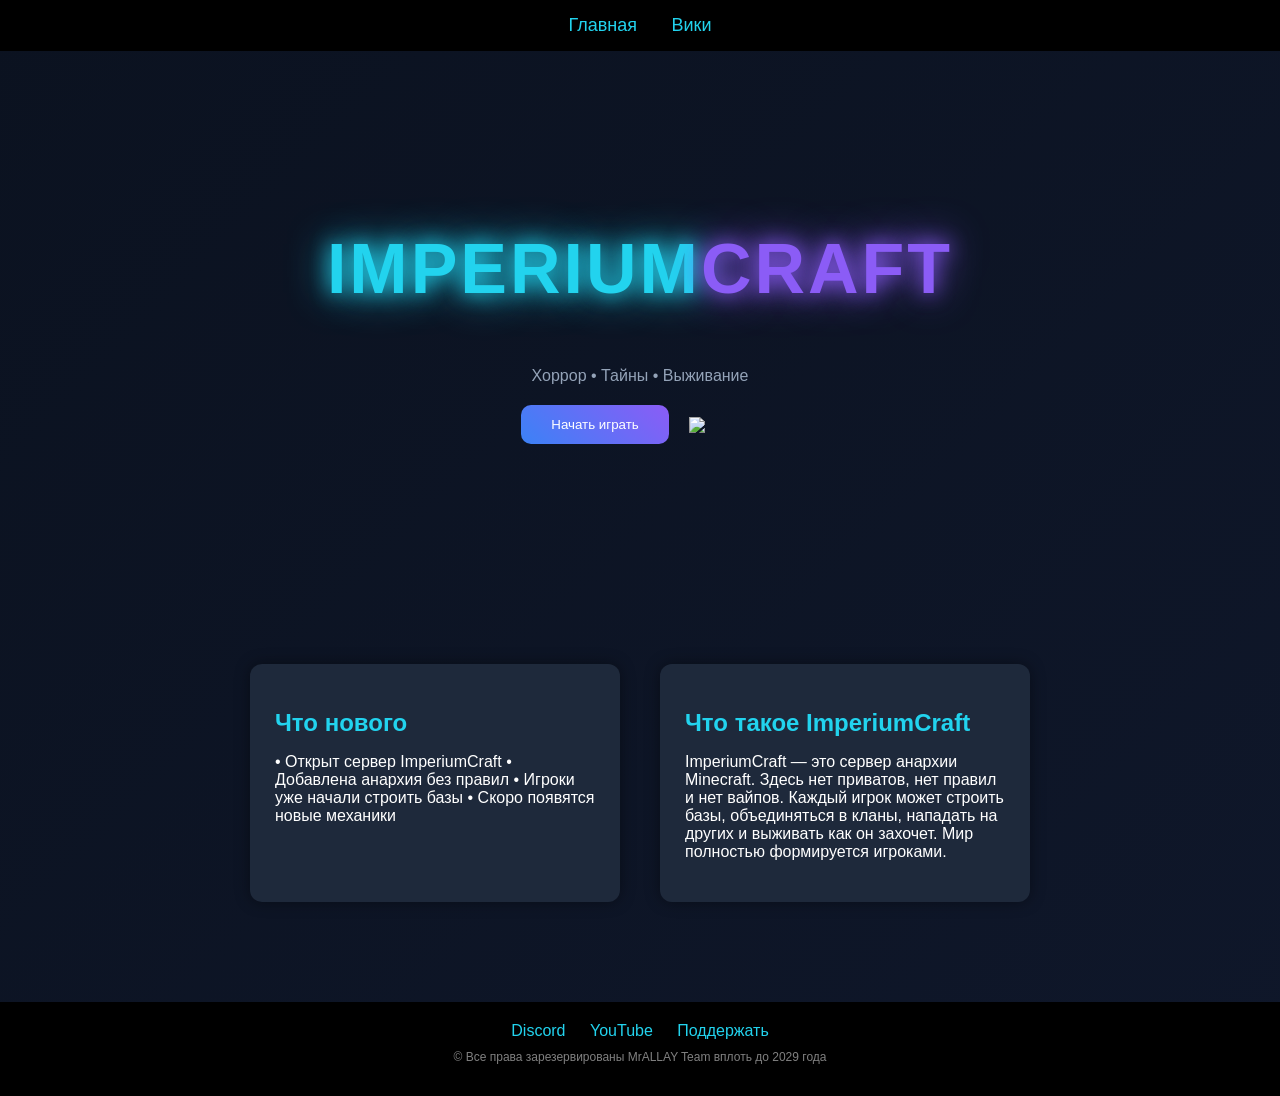
==== index.html @ 42fb2291 "Update index.html Новиночки" ====
<!DOCTYPE html>
<html lang="ru">
<head>
<meta charset="UTF-8">
<title>IMPERIUMCRAFT</title>
<link rel="stylesheet" href="style.css">
</head>

<body>

<nav>
<a href="index.html">Главная</a>
<a href="wiki.html">Вики</a>
</nav>

<section class="hero">

<h1 class="logo">IMPERIUM<span>CRAFT</span></h1>

<p class="subtitle">Хоррор • Тайны • Выживание</p>

<div class="play-section">

<button onclick="copyIP()">Начать играть</button>

<img src="sound.png" class="sound-icon" onclick="playSound()">

</div>

</section>


<section class="tabs">

<div class="tab">

<h2>Что нового</h2>

<p>
• Открыт сервер ImperiumCraft  
• Добавлена анархия без правил  
• Игроки уже начали строить базы  
• Скоро появятся новые механики
</p>

</div>


<div class="tab">

<h2>Что такое ImperiumCraft</h2>

<p>
ImperiumCraft — это сервер анархии Minecraft.

Здесь нет приватов, нет правил и нет вайпов.
Каждый игрок может строить базы, объединяться
в кланы, нападать на других и выживать как
он захочет.

Мир полностью формируется игроками.
</p>

</div>

</section>


<footer>

<div class="footer-links">
<a href="https://discord.gg/9DjzBM9yAt">Discord</a>
<a href="https://youtube.com/@mrallay2304">YouTube</a>
<a href="https://dalink.to/leon2304">Поддержать</a>
</div>

<p class="copyright">
© Все права зарезервированы MrALLAY Team вплоть до 2029 года
</p>

</footer>


<audio id="sound" src="click.ogg"></audio>

<script>

function copyIP(){
navigator.clipboard.writeText("m6.joinserver.xyz:25922");
alert("IP скопирован!");
}

function playSound(){
document.getElementById("sound").play();
}

</script>

</body>
</html>
---- style.css ----
body {
margin: 0;
font-family: Arial;
background: linear-gradient(135deg, #0b1220, #0f172a);
color: white;
}

/* НАВБАР */
nav {
background: black;
padding: 15px;
text-align: center;
}

nav a {
color: #22d3ee;
margin: 0 15px;
text-decoration: none;
font-size: 18px;
}

/* HERO */
.hero {
text-align: center;
padding: 120px 20px;
}

/* ЛОГО */
.logo {
font-size: 70px;
letter-spacing: 3px;
color: #22d3ee;
text-shadow: 0 0 20px #22d3ee, 0 0 40px #22d3ee;
animation: iceGlow 2s infinite alternate;
}

.logo span {
color: #8b5cf6;
text-shadow: 0 0 20px #8b5cf6, 0 0 40px #8b5cf6;
}

/* АНИМАЦИЯ "ЭЛЕКТРИЧЕСТВА" */
@keyframes iceGlow {
0% {
text-shadow: 0 0 10px #22d3ee;
}
100% {
text-shadow: 0 0 40px #8b5cf6;
}
}

/* ПОДЗАГОЛОВОК */
.subtitle {
color: #94a3b8;
margin-bottom: 20px;
}

/* КНОПКА */
button {
padding: 12px 30px;
background: linear-gradient(45deg, #3b82f6, #8b5cf6);
border: none;
color: white;
border-radius: 10px;
cursor: pointer;
transition: 0.3s;
}

button:hover {
transform: scale(1.1);
box-shadow: 0 0 20px #8b5cf6;
}

/* ВИКИ */
.wiki-title {
text-align: center;
margin-top: 40px;
}

.card {
background: #1e293b;
padding: 20px;
margin: 20px auto;
width: 300px;
border-radius: 12px;
}

/* ФУТЕР */
footer {
background: black;
padding: 20px;
text-align: center;
margin-top: 80px;
}

.footer-links a {
color: #22d3ee;
margin: 0 10px;
text-decoration: none;
}

.copyright {
font-size: 12px;
color: gray;
margin-top: 10px;
}

/* БЛОК КНОПКИ И PNG */
.play-section{
display:flex;
justify-content:center;
align-items:center;
gap:20px;
margin-top:20px;
}

/* PNG КНОПКА */
.sound-icon{
width:70px;
cursor:pointer;
transition:0.3s;
}

.sound-icon:hover{
transform:scale(1.15);
filter:drop-shadow(0 0 10px #22d3ee);
}

/* ВКЛАДКИ */
.tabs{
display:flex;
justify-content:center;
gap:40px;
flex-wrap:wrap;
margin-top:80px;
padding:20px;
}

/* КАРТОЧКИ */
.tab{
background:#1e293b;
padding:25px;
border-radius:12px;
width:320px;
box-shadow:0 0 15px rgba(0,0,0,0.4);
transition:0.3s;
}

.tab:hover{
transform:translateY(-5px);
box-shadow:0 0 20px #8b5cf6;
}

.tab h2{
color:#22d3ee;
margin-bottom:10px;
}
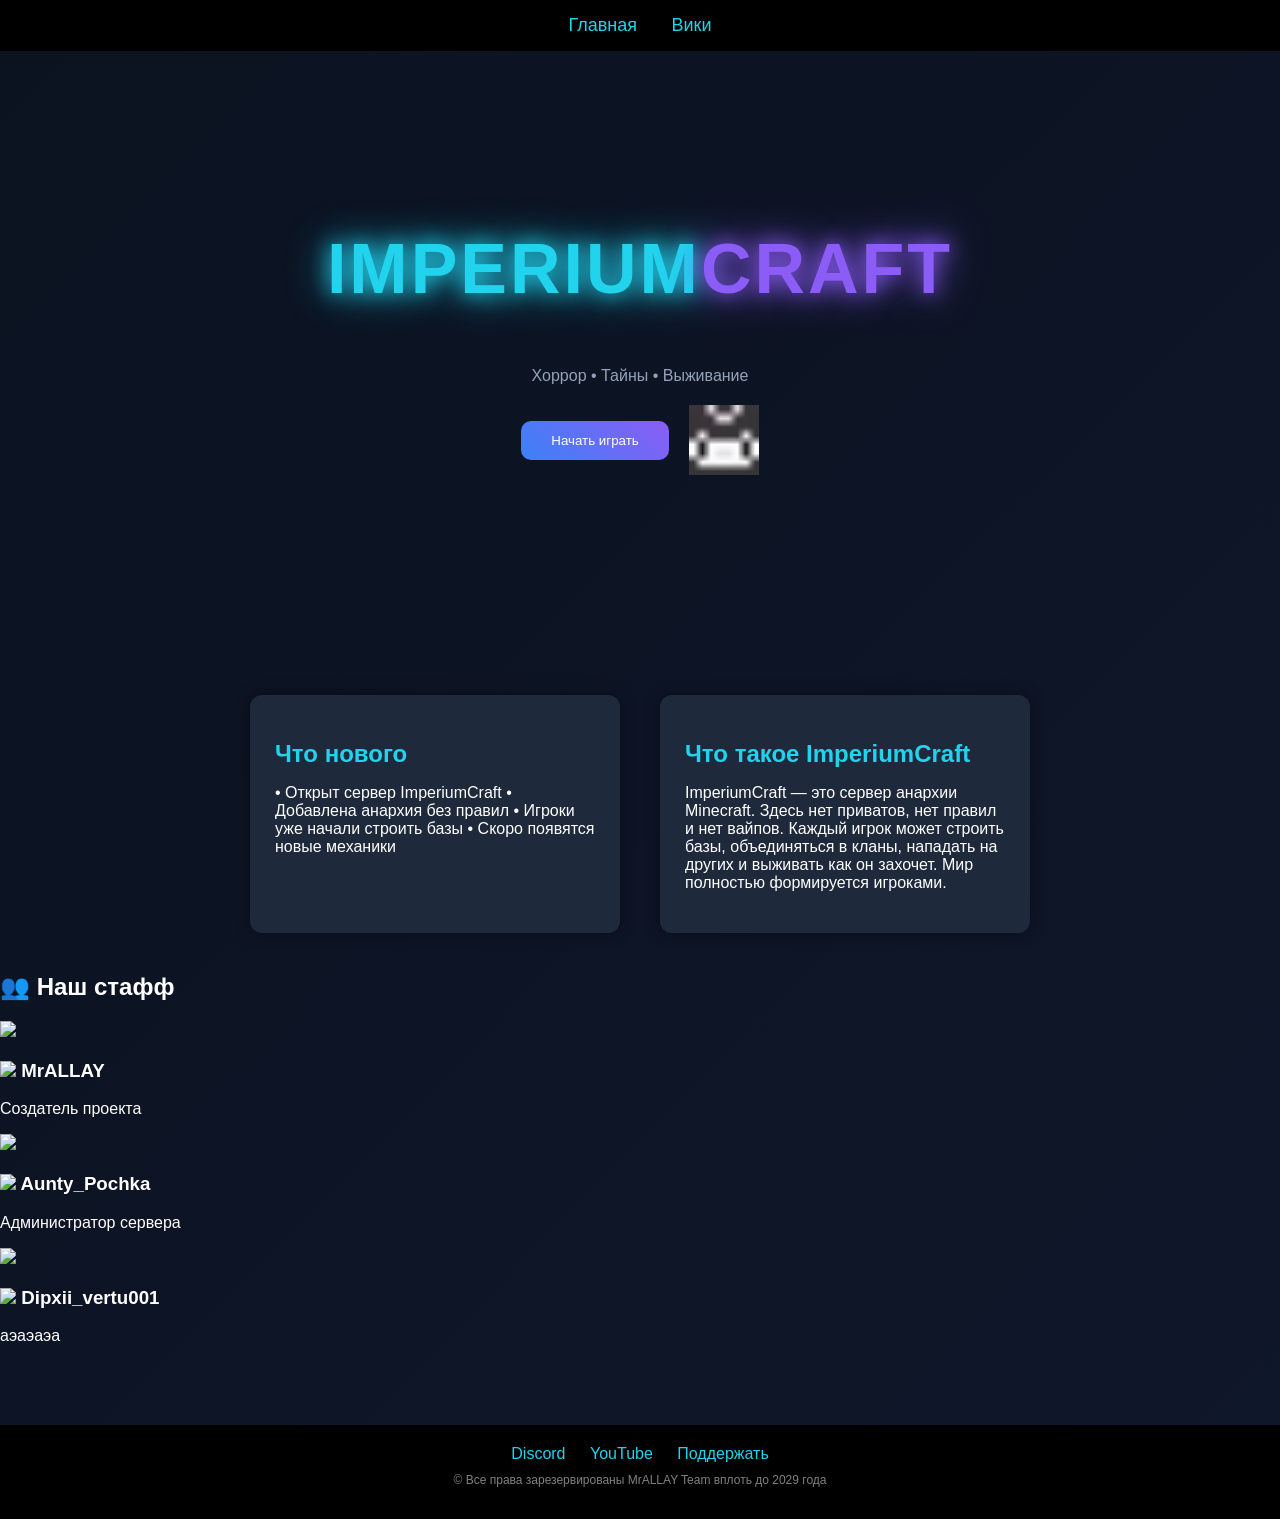
==== commit e7113fb7: "Update index.html новиночки" ====
--- a/index.html
+++ b/index.html
@@ -33,31 +33,28 @@
 <section class="tabs">
 
 <div class="tab">
-
 <h2>Что нового</h2>
-
 <p>
 • Открыт сервер ImperiumCraft  
 • Добавлена анархия без правил  
 • Игроки уже начали строить базы  
 • Скоро появятся новые механики
 </p>
-
 </div>
 
 
-<div class="tab">
+<div class="tab big-tab">
+
+<div class="tab-bg"></div>
 
 <h2>Что такое ImperiumCraft</h2>
 
 <p>
 ImperiumCraft — это сервер анархии Minecraft.
-
 Здесь нет приватов, нет правил и нет вайпов.
 Каждый игрок может строить базы, объединяться
 в кланы, нападать на других и выживать как
 он захочет.
-
 Мир полностью формируется игроками.
 </p>
 
@@ -66,12 +63,53 @@
 </section>
 
 
+<!-- СТАФФ -->
+<section class="staff">
+
+<h2>👥 Наш стафф</h2>
+
+<div class="staff-card">
+<img src="user1.png">
+<div>
+<h3>
+<img src="btn1.png" class="mini-btn" onclick="playStaffSound('s1')">
+MrALLAY
+</h3>
+<p>Создатель проекта</p>
+</div>
+</div>
+
+<div class="staff-card">
+<img src="user2.png">
+<div>
+<h3>
+<img src="btn2.png" class="mini-btn" onclick="playStaffSound('s2')">
+Aunty_Pochka
+</h3>
+<p>Администратор сервера</p>
+</div>
+</div>
+
+<div class="staff-card">
+<img src="user3.png">
+<div>
+<h3>
+<img src="btn3.png" class="mini-btn" onclick="playStaffSound('s3')">
+Dipxii_vertu001
+</h3>
+<p>аэаэаэа</p>
+</div>
+</div>
+
+</section>
+
+
 <footer>
 
 <div class="footer-links">
-<a href="https://discord.gg/9DjzBM9yAt">Discord</a>
-<a href="https://youtube.com/@mrallay2304">YouTube</a>
-<a href="https://dalink.to/leon2304">Поддержать</a>
+<a href="https://discord.gg/9DjzBM9yAt" target="_blank">Discord</a>
+<a href="https://youtube.com/@mrallay2304" target="_blank">YouTube</a>
+<a href="https://dalink.to/leon2304" target="_blank">Поддержать</a>
 </div>
 
 <p class="copyright">
@@ -81,7 +119,15 @@
 </footer>
 
 
+<!-- АУДИО -->
 <audio id="sound" src="click.ogg"></audio>
+<audio id="s1" src="s1.ogg"></audio>
+<audio id="s2" src="s2.ogg"></audio>
+<audio id="s3" src="s3.ogg"></audio>
+
+<!-- МОЛНИЯ -->
+<div id="lightning"></div>
+
 
 <script>
 
@@ -94,6 +140,28 @@
 document.getElementById("sound").play();
 }
 
+function playStaffSound(id){
+document.getElementById(id).play();
+}
+
+// ⚡ МОЛНИЯ
+function lightningStrike(){
+const el = document.getElementById("lightning");
+el.classList.add("lightning-active");
+
+setTimeout(()=>{
+el.classList.remove("lightning-active");
+},400);
+}
+
+setInterval(lightningStrike, 300000);
+
+setInterval(()=>{
+if(Math.random() < 0.2){
+lightningStrike();
+}
+}, 20000);
+
 </script>
 
 </body>
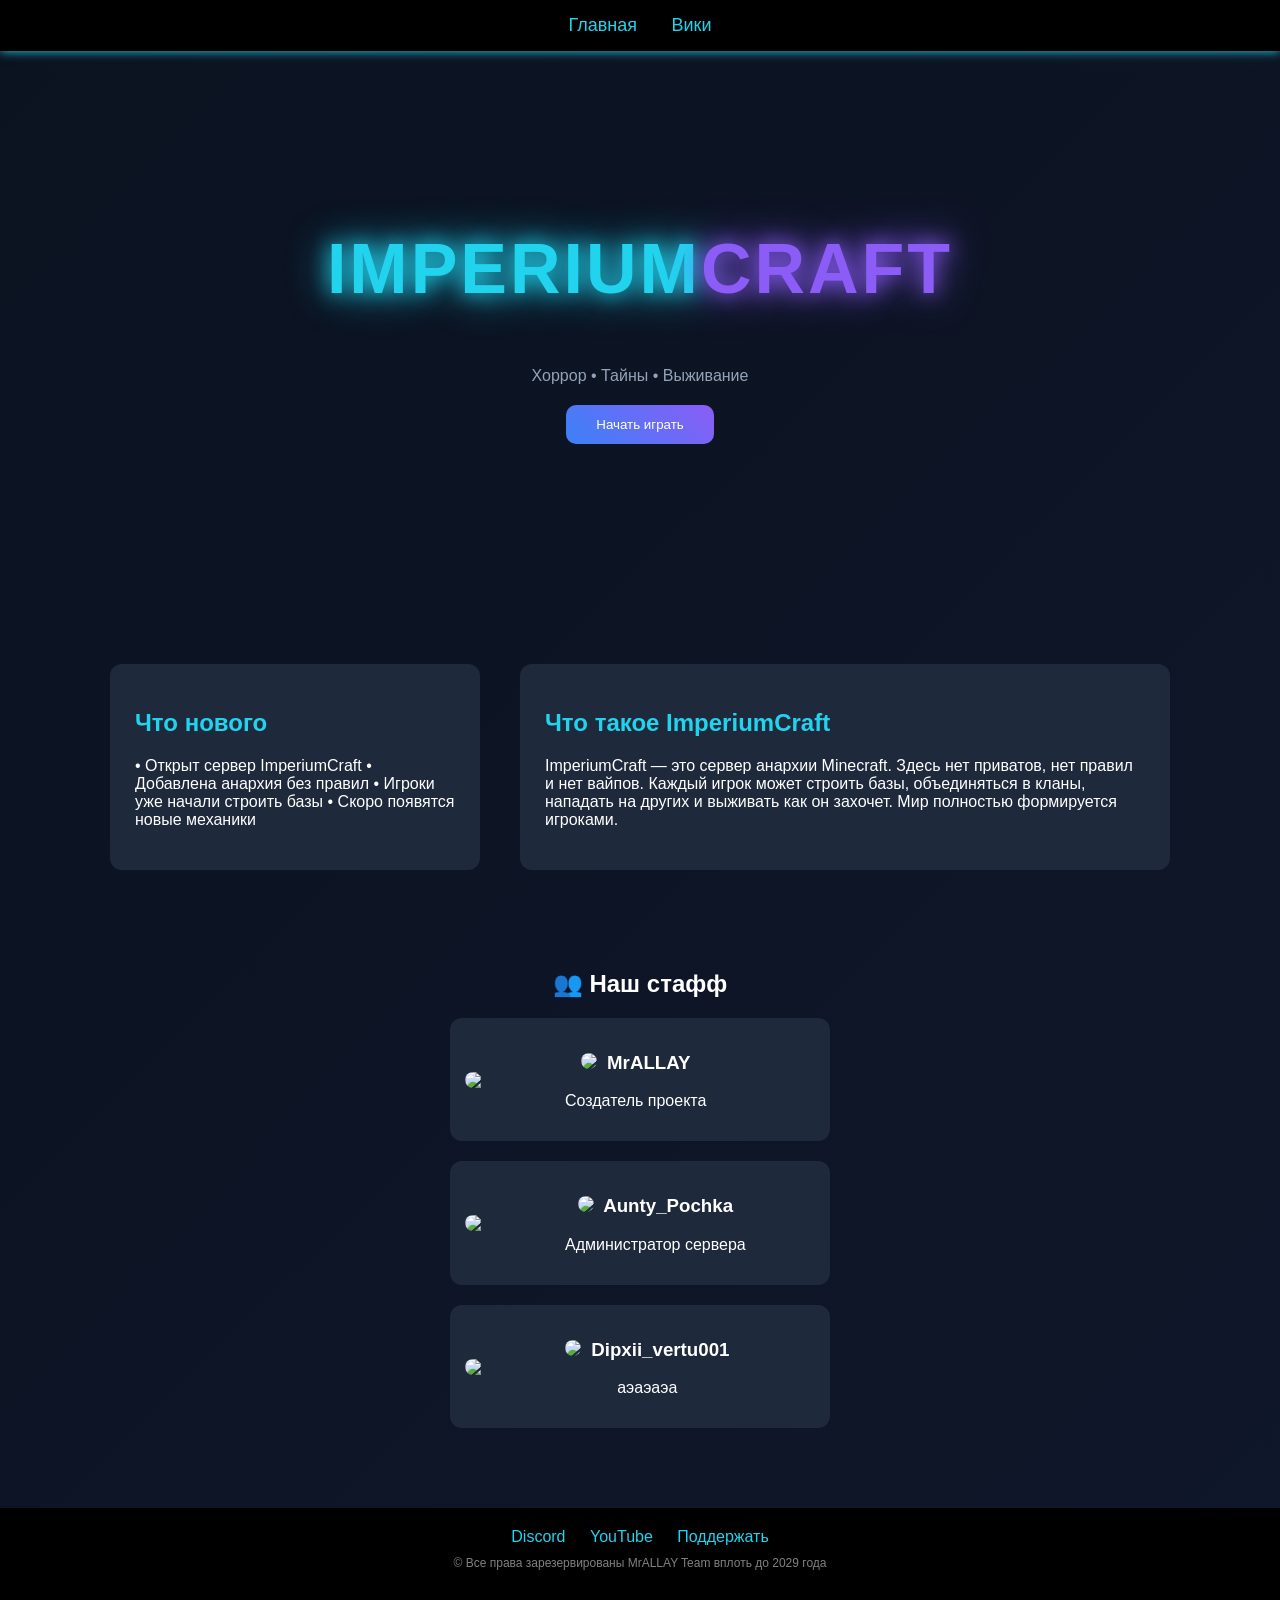
==== commit 2f8d01f9: "Update index.html" ====
--- a/index.html
+++ b/index.html
@@ -22,8 +22,6 @@
 <div class="play-section">
 
 <button onclick="copyIP()">Начать играть</button>
-
-<img src="sound.png" class="sound-icon" onclick="playSound()">
 
 </div>
 
--- a/style.css
+++ b/style.css
@@ -10,6 +10,7 @@
 background: black;
 padding: 15px;
 text-align: center;
+box-shadow: 0 0 10px #22d3ee;
 }
 
 nav a {
@@ -39,17 +40,11 @@
 text-shadow: 0 0 20px #8b5cf6, 0 0 40px #8b5cf6;
 }
 
-/* АНИМАЦИЯ "ЭЛЕКТРИЧЕСТВА" */
 @keyframes iceGlow {
-0% {
-text-shadow: 0 0 10px #22d3ee;
-}
-100% {
-text-shadow: 0 0 40px #8b5cf6;
-}
-}
-
-/* ПОДЗАГОЛОВОК */
+0% { text-shadow: 0 0 10px #22d3ee; }
+100% { text-shadow: 0 0 40px #8b5cf6; }
+}
+
 .subtitle {
 color: #94a3b8;
 margin-bottom: 20px;
@@ -71,41 +66,7 @@
 box-shadow: 0 0 20px #8b5cf6;
 }
 
-/* ВИКИ */
-.wiki-title {
-text-align: center;
-margin-top: 40px;
-}
-
-.card {
-background: #1e293b;
-padding: 20px;
-margin: 20px auto;
-width: 300px;
-border-radius: 12px;
-}
-
-/* ФУТЕР */
-footer {
-background: black;
-padding: 20px;
-text-align: center;
-margin-top: 80px;
-}
-
-.footer-links a {
-color: #22d3ee;
-margin: 0 10px;
-text-decoration: none;
-}
-
-.copyright {
-font-size: 12px;
-color: gray;
-margin-top: 10px;
-}
-
-/* БЛОК КНОПКИ И PNG */
+/* PLAY */
 .play-section{
 display:flex;
 justify-content:center;
@@ -114,7 +75,6 @@
 margin-top:20px;
 }
 
-/* PNG КНОПКА */
 .sound-icon{
 width:70px;
 cursor:pointer;
@@ -126,7 +86,7 @@
 filter:drop-shadow(0 0 10px #22d3ee);
 }
 
-/* ВКЛАДКИ */
+/* ТАБЫ */
 .tabs{
 display:flex;
 justify-content:center;
@@ -136,13 +96,11 @@
 padding:20px;
 }
 
-/* КАРТОЧКИ */
 .tab{
 background:#1e293b;
 padding:25px;
 border-radius:12px;
 width:320px;
-box-shadow:0 0 15px rgba(0,0,0,0.4);
 transition:0.3s;
 }
 
@@ -153,5 +111,103 @@
 
 .tab h2{
 color:#22d3ee;
-margin-bottom:10px;
-}
+}
+
+/* БОЛЬШАЯ ВКЛАДКА */
+.big-tab{
+position: relative;
+overflow: hidden;
+width: 600px;
+}
+
+.tab-bg{
+position:absolute;
+top:0;
+left:0;
+width:100%;
+height:100%;
+background:url("wii_back.png") center/cover;
+filter: blur(6px) brightness(0.4);
+z-index:0;
+}
+
+.big-tab h2,
+.big-tab p{
+position:relative;
+z-index:1;
+}
+
+/* СТАФФ */
+.staff{
+text-align:center;
+margin-top:80px;
+}
+
+.staff-card{
+display:flex;
+align-items:center;
+gap:20px;
+background:#1e293b;
+margin:20px auto;
+padding:15px;
+width:350px;
+border-radius:12px;
+}
+
+.staff-card img{
+width:80px;
+border-radius:10px;
+}
+
+.mini-btn{
+width:25px;
+cursor:pointer;
+margin-right:5px;
+}
+
+.mini-btn:hover{
+transform:scale(1.2);
+}
+
+/* ФУТЕР */
+footer {
+background: black;
+padding: 20px;
+text-align: center;
+margin-top: 80px;
+}
+
+.footer-links a {
+color: #22d3ee;
+margin: 0 10px;
+text-decoration: none;
+}
+
+.copyright {
+font-size: 12px;
+color: gray;
+margin-top: 10px;
+}
+
+/* ⚡ МОЛНИЯ */
+#lightning {
+position: fixed;
+top:0;
+left:0;
+width:100%;
+height:100%;
+background: radial-gradient(circle, rgba(139,92,246,0.8) 0%, transparent 60%);
+opacity:0;
+pointer-events:none;
+z-index:999;
+}
+
+.lightning-active {
+animation: flash 0.4s ease;
+}
+
+@keyframes flash {
+0%{opacity:0;}
+50%{opacity:1;}
+100%{opacity:0;}
+}
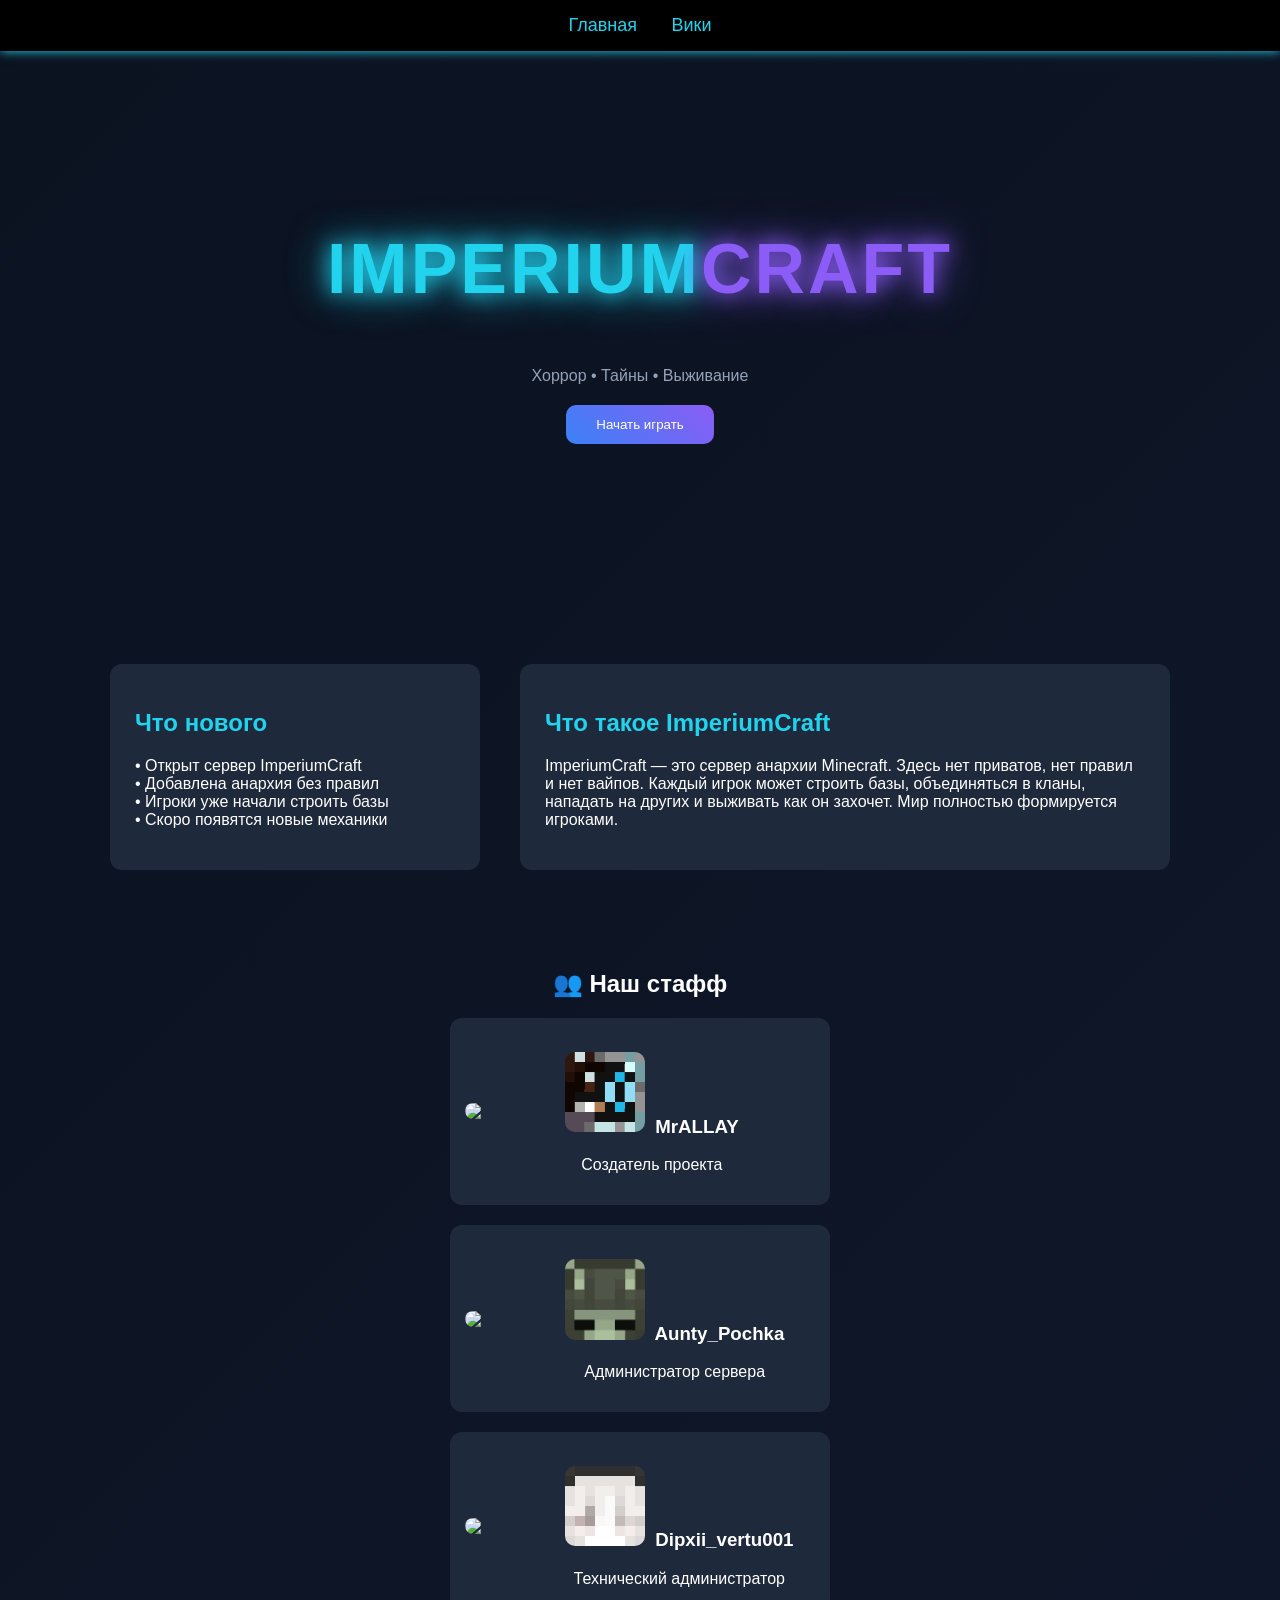
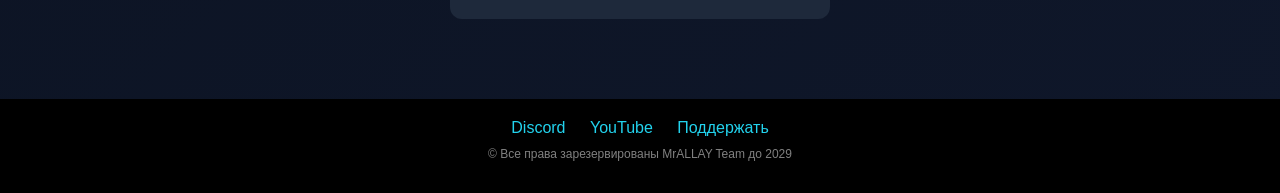
==== commit 9e76c8b9: "Update index.html Обновил стиль" ====
--- a/index.html
+++ b/index.html
@@ -1,9 +1,14 @@
 <!DOCTYPE html>
 <html lang="ru">
+
 <head>
 <meta charset="UTF-8">
 <title>IMPERIUMCRAFT</title>
+
 <link rel="stylesheet" href="style.css">
+
+<link href="https://fonts.googleapis.com/css2?family=Orbitron:wght@400;700&display=swap" rel="stylesheet">
+
 </head>
 
 <body>
@@ -20,9 +25,7 @@
 <p class="subtitle">Хоррор • Тайны • Выживание</p>
 
 <div class="play-section">
-
-<button onclick="copyIP()">Начать играть</button>
-
+<button id="playButton" onclick="copyIP()">Начать играть</button>
 </div>
 
 </section>
@@ -33,9 +36,9 @@
 <div class="tab">
 <h2>Что нового</h2>
 <p>
-• Открыт сервер ImperiumCraft  
-• Добавлена анархия без правил  
-• Игроки уже начали строить базы  
+• Открыт сервер ImperiumCraft <br>
+• Добавлена анархия без правил <br>
+• Игроки уже начали строить базы <br>
 • Скоро появятся новые механики
 </p>
 </div>
@@ -61,7 +64,6 @@
 </section>
 
 
-<!-- СТАФФ -->
 <section class="staff">
 
 <h2>👥 Наш стафф</h2>
@@ -95,7 +97,7 @@
 <img src="btn3.png" class="mini-btn" onclick="playStaffSound('s3')">
 Dipxii_vertu001
 </h3>
-<p>аэаэаэа</p>
+<p>Технический администратор</p>
 </div>
 </div>
 
@@ -111,19 +113,16 @@
 </div>
 
 <p class="copyright">
-© Все права зарезервированы MrALLAY Team вплоть до 2029 года
+© Все права зарезервированы MrALLAY Team до 2029
 </p>
 
 </footer>
 
 
-<!-- АУДИО -->
-<audio id="sound" src="click.ogg"></audio>
 <audio id="s1" src="s1.ogg"></audio>
 <audio id="s2" src="s2.ogg"></audio>
 <audio id="s3" src="s3.ogg"></audio>
 
-<!-- МОЛНИЯ -->
 <div id="lightning"></div>
 
 
@@ -131,18 +130,20 @@
 
 function copyIP(){
 navigator.clipboard.writeText("m6.joinserver.xyz:25922");
-alert("IP скопирован!");
-}
 
-function playSound(){
-document.getElementById("sound").play();
+const btn = document.getElementById("playButton");
+btn.innerText = "IP скопирован!";
+setTimeout(()=>{
+btn.innerText = "Начать играть";
+},2000);
 }
 
 function playStaffSound(id){
 document.getElementById(id).play();
 }
 
-// ⚡ МОЛНИЯ
+
+// ⚡ молния
 function lightningStrike(){
 const el = document.getElementById("lightning");
 el.classList.add("lightning-active");
@@ -155,10 +156,31 @@
 setInterval(lightningStrike, 300000);
 
 setInterval(()=>{
-if(Math.random() < 0.2){
+if(Math.random() < 0.1){
 lightningStrike();
 }
-}, 20000);
+},15000);
+
+
+// 👥 анимация стаффа
+const observer = new IntersectionObserver((entries)=>{
+
+entries.forEach(entry=>{
+
+if(entry.isIntersecting){
+entry.target.classList.add("staff-show")
+}
+else{
+entry.target.classList.remove("staff-show")
+}
+
+})
+
+})
+
+document.querySelectorAll(".staff-card").forEach(el=>{
+observer.observe(el)
+})
 
 </script>
 
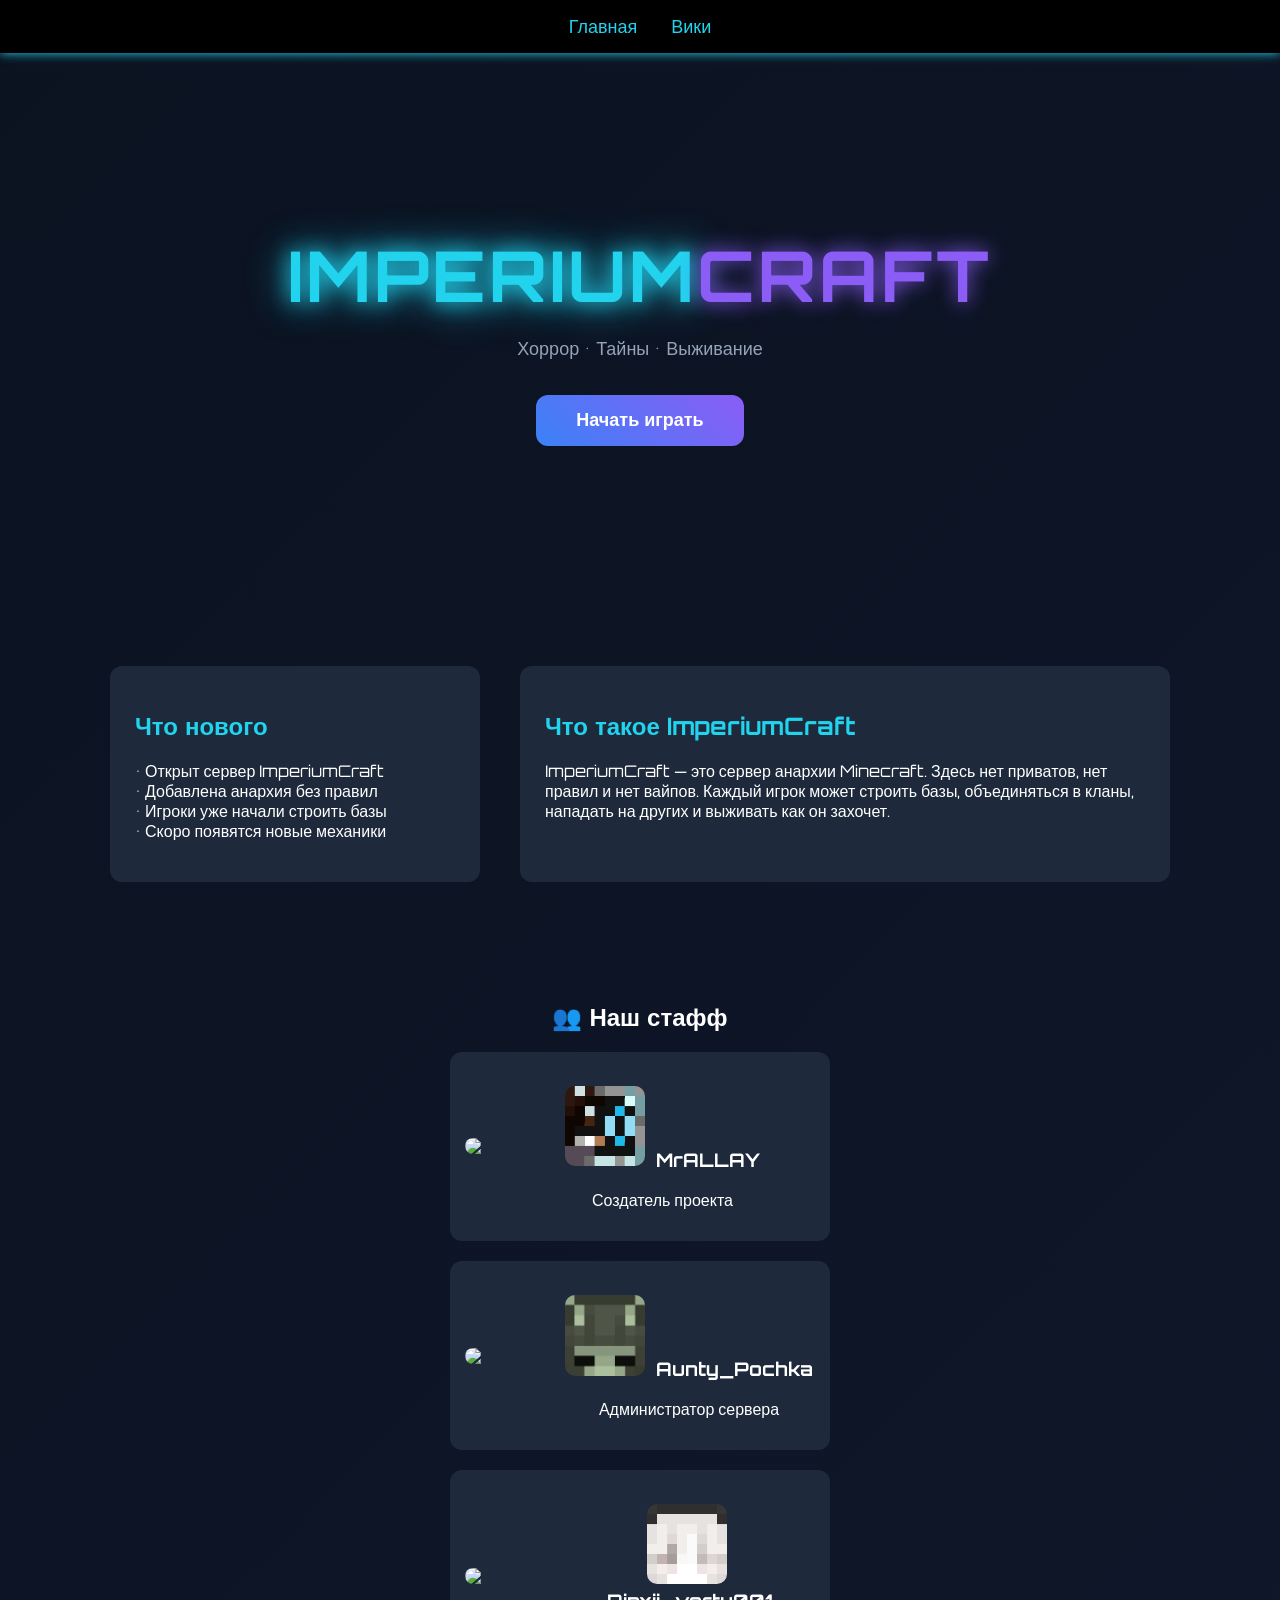
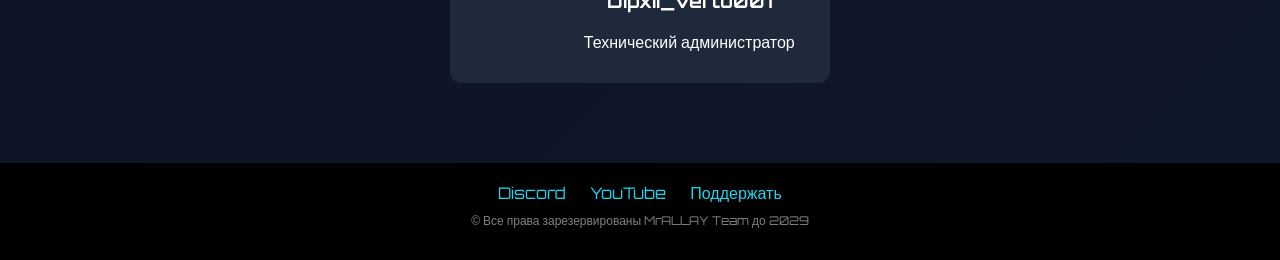
==== commit c7c16d93: "Update index.html" ====
--- a/index.html
+++ b/index.html
@@ -2,22 +2,26 @@
 <html lang="ru">
 
 <head>
+
 <meta charset="UTF-8">
 <title>IMPERIUMCRAFT</title>
 
 <link rel="stylesheet" href="style.css">
 
-<link href="https://fonts.googleapis.com/css2?family=Orbitron:wght@400;700&display=swap" rel="stylesheet">
+<link href="https://fonts.googleapis.com/css2?family=Orbitron:wght@400;600;800&display=swap" rel="stylesheet">
 
 </head>
 
 <body>
 
 <nav>
-<a href="index.html">Главная</a>
-<a href="wiki.html">Вики</a>
+
+<a href="#">Главная</a>
+<a href="#">Вики</a>
+
 </nav>
 
+
 <section class="hero">
 
 <h1 class="logo">IMPERIUM<span>CRAFT</span></h1>
@@ -25,7 +29,9 @@
 <p class="subtitle">Хоррор • Тайны • Выживание</p>
 
 <div class="play-section">
+
 <button id="playButton" onclick="copyIP()">Начать играть</button>
+
 </div>
 
 </section>
@@ -34,13 +40,18 @@
 <section class="tabs">
 
 <div class="tab">
+
 <h2>Что нового</h2>
+
 <p>
+
 • Открыт сервер ImperiumCraft <br>
 • Добавлена анархия без правил <br>
 • Игроки уже начали строить базы <br>
 • Скоро появятся новые механики
+
 </p>
+
 </div>
 
 
@@ -51,12 +62,13 @@
 <h2>Что такое ImperiumCraft</h2>
 
 <p>
+
 ImperiumCraft — это сервер анархии Minecraft.
 Здесь нет приватов, нет правил и нет вайпов.
 Каждый игрок может строить базы, объединяться
 в кланы, нападать на других и выживать как
 он захочет.
-Мир полностью формируется игроками.
+
 </p>
 
 </div>
@@ -68,38 +80,69 @@
 
 <h2>👥 Наш стафф</h2>
 
+
 <div class="staff-card">
-<img src="user1.png">
-<div>
+
+<img src="user1.png" class="staff-avatar">
+
+<div class="staff-info">
+
 <h3>
+
 <img src="btn1.png" class="mini-btn" onclick="playStaffSound('s1')">
+
 MrALLAY
+
 </h3>
+
 <p>Создатель проекта</p>
-</div>
-</div>
+
+</div>
+
+</div>
+
 
 <div class="staff-card">
-<img src="user2.png">
-<div>
+
+<img src="user2.png" class="staff-avatar">
+
+<div class="staff-info">
+
 <h3>
+
 <img src="btn2.png" class="mini-btn" onclick="playStaffSound('s2')">
+
 Aunty_Pochka
+
 </h3>
+
 <p>Администратор сервера</p>
-</div>
-</div>
+
+</div>
+
+</div>
+
 
 <div class="staff-card">
-<img src="user3.png">
-<div>
+
+<img src="user3.png" class="staff-avatar">
+
+<div class="staff-info">
+
 <h3>
+
 <img src="btn3.png" class="mini-btn" onclick="playStaffSound('s3')">
+
 Dipxii_vertu001
+
 </h3>
+
 <p>Технический администратор</p>
-</div>
-</div>
+
+</div>
+
+</div>
+
 
 </section>
 
@@ -107,13 +150,17 @@
 <footer>
 
 <div class="footer-links">
-<a href="https://discord.gg/9DjzBM9yAt" target="_blank">Discord</a>
-<a href="https://youtube.com/@mrallay2304" target="_blank">YouTube</a>
-<a href="https://dalink.to/leon2304" target="_blank">Поддержать</a>
+
+<a href="#">Discord</a>
+<a href="#">YouTube</a>
+<a href="#">Поддержать</a>
+
 </div>
 
 <p class="copyright">
+
 © Все права зарезервированы MrALLAY Team до 2029
+
 </p>
 
 </footer>
@@ -123,66 +170,67 @@
 <audio id="s2" src="s2.ogg"></audio>
 <audio id="s3" src="s3.ogg"></audio>
 
-<div id="lightning"></div>
-
 
 <script>
 
+
 function copyIP(){
-navigator.clipboard.writeText("m6.joinserver.xyz:25922");
-
-const btn = document.getElementById("playButton");
-btn.innerText = "IP скопирован!";
+
+navigator.clipboard.writeText("m6.joinserver.xyz:25922")
+
+const btn = document.getElementById("playButton")
+
+btn.innerText = "IP скопирован!"
+
 setTimeout(()=>{
-btn.innerText = "Начать играть";
-},2000);
+
+btn.innerText="Начать играть"
+
+},2000)
+
 }
 
+
 function playStaffSound(id){
-document.getElementById(id).play();
+
+document.getElementById(id).play()
+
 }
 
 
-// ⚡ молния
-function lightningStrike(){
-const el = document.getElementById("lightning");
-el.classList.add("lightning-active");
-
-setTimeout(()=>{
-el.classList.remove("lightning-active");
-},400);
+
+/* АНИМАЦИЯ СТАФФА */
+
+const observer = new IntersectionObserver((entries)=>{
+
+entries.forEach(entry=>{
+
+if(entry.isIntersecting){
+
+entry.target.classList.add("staff-show")
+
+}else{
+
+entry.target.classList.remove("staff-show")
+
 }
 
-setInterval(lightningStrike, 300000);
-
-setInterval(()=>{
-if(Math.random() < 0.1){
-lightningStrike();
-}
-},15000);
-
-
-// 👥 анимация стаффа
-const observer = new IntersectionObserver((entries)=>{
-
-entries.forEach(entry=>{
-
-if(entry.isIntersecting){
-entry.target.classList.add("staff-show")
-}
-else{
-entry.target.classList.remove("staff-show")
-}
-
 })
 
+},{threshold:0.3})
+
+
+document.querySelectorAll(".staff-card").forEach((el,i)=>{
+
+el.style.transitionDelay = i*0.2+"s"
+
+observer.observe(el)
+
 })
 
-document.querySelectorAll(".staff-card").forEach(el=>{
-observer.observe(el)
-})
 
 </script>
 
 </body>
+
 </html>
--- a/style.css
+++ b/style.css
@@ -1,72 +1,84 @@
-body {
-margin: 0;
-font-family: Arial;
-background: linear-gradient(135deg, #0b1220, #0f172a);
-color: white;
-}
-
-/* НАВБАР */
-nav {
-background: black;
-padding: 15px;
-text-align: center;
-box-shadow: 0 0 10px #22d3ee;
-}
-
-nav a {
-color: #22d3ee;
-margin: 0 15px;
-text-decoration: none;
-font-size: 18px;
-}
+body{
+margin:0;
+font-family:'Orbitron',sans-serif;
+background:linear-gradient(135deg,#0b1220,#0f172a);
+color:white;
+}
+
+/* NAV */
+
+nav{
+background:black;
+padding:15px;
+text-align:center;
+box-shadow:0 0 10px #22d3ee;
+}
+
+nav a{
+color:#22d3ee;
+margin:0 15px;
+text-decoration:none;
+font-size:18px;
+}
+
 
 /* HERO */
-.hero {
-text-align: center;
-padding: 120px 20px;
-}
-
-/* ЛОГО */
-.logo {
-font-size: 70px;
-letter-spacing: 3px;
-color: #22d3ee;
-text-shadow: 0 0 20px #22d3ee, 0 0 40px #22d3ee;
-animation: iceGlow 2s infinite alternate;
-}
-
-.logo span {
-color: #8b5cf6;
-text-shadow: 0 0 20px #8b5cf6, 0 0 40px #8b5cf6;
-}
-
-@keyframes iceGlow {
-0% { text-shadow: 0 0 10px #22d3ee; }
-100% { text-shadow: 0 0 40px #8b5cf6; }
-}
-
-.subtitle {
-color: #94a3b8;
-margin-bottom: 20px;
-}
-
-/* КНОПКА */
-button {
-padding: 12px 30px;
-background: linear-gradient(45deg, #3b82f6, #8b5cf6);
-border: none;
-color: white;
-border-radius: 10px;
-cursor: pointer;
-transition: 0.3s;
-}
-
-button:hover {
-transform: scale(1.1);
-box-shadow: 0 0 20px #8b5cf6;
-}
-
-/* PLAY */
+
+.hero{
+text-align:center;
+padding:120px 20px;
+}
+
+.logo{
+font-size:70px;
+letter-spacing:3px;
+color:#22d3ee;
+text-shadow:0 0 20px #22d3ee,0 0 40px #22d3ee;
+animation:iceGlow 2s infinite alternate;
+margin-bottom:10px;
+}
+
+.logo span{
+color:#8b5cf6;
+text-shadow:0 0 20px #8b5cf6;
+}
+
+@keyframes iceGlow{
+0%{text-shadow:0 0 10px #22d3ee;}
+100%{text-shadow:0 0 40px #8b5cf6;}
+}
+
+.subtitle{
+color:#94a3b8;
+margin-bottom:35px;
+font-size:18px;
+}
+
+
+/* BUTTON */
+
+button{
+padding:15px 40px;
+font-size:18px;
+background:linear-gradient(45deg,#3b82f6,#8b5cf6);
+border:none;
+color:white;
+border-radius:12px;
+cursor:pointer;
+transition:0.25s;
+font-weight:bold;
+}
+
+button:hover{
+transform:scale(1.1);
+box-shadow:0 0 25px #8b5cf6;
+}
+
+button:active{
+transform:scale(0.95);
+}
+
+
 .play-section{
 display:flex;
 justify-content:center;
@@ -75,18 +87,9 @@
 margin-top:20px;
 }
 
-.sound-icon{
-width:70px;
-cursor:pointer;
-transition:0.3s;
-}
-
-.sound-icon:hover{
-transform:scale(1.15);
-filter:drop-shadow(0 0 10px #22d3ee);
-}
-
-/* ТАБЫ */
+
+/* TABS */
+
 .tabs{
 display:flex;
 justify-content:center;
@@ -113,11 +116,13 @@
 color:#22d3ee;
 }
 
-/* БОЛЬШАЯ ВКЛАДКА */
+
+/* BIG TAB */
+
 .big-tab{
-position: relative;
-overflow: hidden;
-width: 600px;
+position:relative;
+overflow:hidden;
+width:600px;
 }
 
 .tab-bg{
@@ -127,7 +132,7 @@
 width:100%;
 height:100%;
 background:url("wii_back.png") center/cover;
-filter: blur(6px) brightness(0.4);
+filter:blur(6px) brightness(0.4);
 z-index:0;
 }
 
@@ -137,10 +142,12 @@
 z-index:1;
 }
 
-/* СТАФФ */
+
+/* STAFF */
+
 .staff{
 text-align:center;
-margin-top:80px;
+margin-top:100px;
 }
 
 .staff-card{
@@ -152,6 +159,19 @@
 padding:15px;
 width:350px;
 border-radius:12px;
+
+opacity:0;
+transform:translateX(-100px);
+transition:0.7s;
+}
+
+.staff-show{
+opacity:1;
+transform:translateX(0);
+}
+
+.staff-card:hover{
+box-shadow:0 0 20px #22d3ee;
 }
 
 .staff-card img{
@@ -169,44 +189,48 @@
 transform:scale(1.2);
 }
 
-/* ФУТЕР */
-footer {
-background: black;
-padding: 20px;
-text-align: center;
-margin-top: 80px;
-}
-
-.footer-links a {
-color: #22d3ee;
-margin: 0 10px;
-text-decoration: none;
-}
-
-.copyright {
-font-size: 12px;
-color: gray;
-margin-top: 10px;
-}
-
-/* ⚡ МОЛНИЯ */
-#lightning {
-position: fixed;
+
+/* FOOTER */
+
+footer{
+background:black;
+padding:20px;
+text-align:center;
+margin-top:80px;
+}
+
+.footer-links a{
+color:#22d3ee;
+margin:0 10px;
+text-decoration:none;
+}
+
+.copyright{
+font-size:12px;
+color:gray;
+margin-top:10px;
+}
+
+
+/* LIGHTNING */
+
+#lightning{
+position:fixed;
 top:0;
 left:0;
 width:100%;
 height:100%;
-background: radial-gradient(circle, rgba(139,92,246,0.8) 0%, transparent 60%);
+background:radial-gradient(circle,rgba(139,92,246,0.8) 0%,transparent 60%);
 opacity:0;
 pointer-events:none;
 z-index:999;
 }
 
-.lightning-active {
-animation: flash 0.4s ease;
-}
-
-@keyframes flash {
+.lightning-active{
+animation:flash 0.4s ease;
+}
+
+@keyframes flash{
 0%{opacity:0;}
 50%{opacity:1;}
 100%{opacity:0;}
